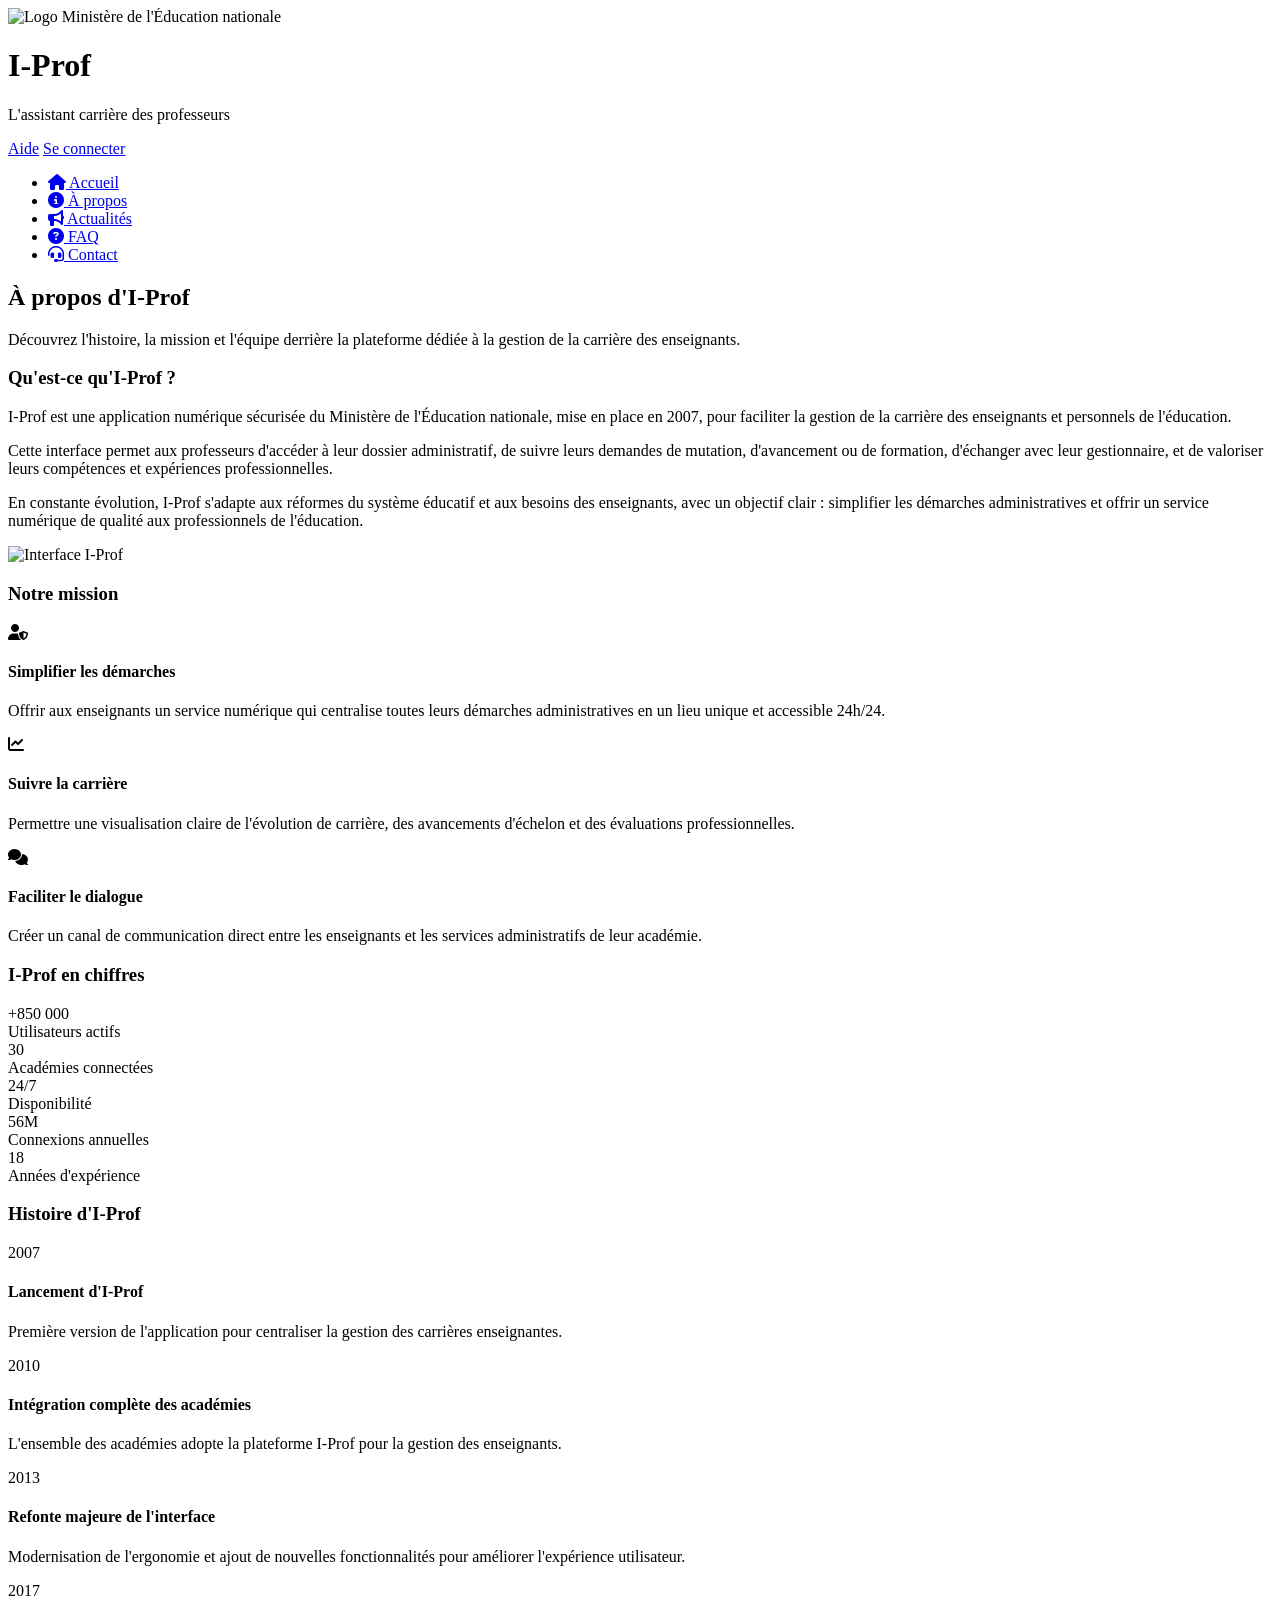
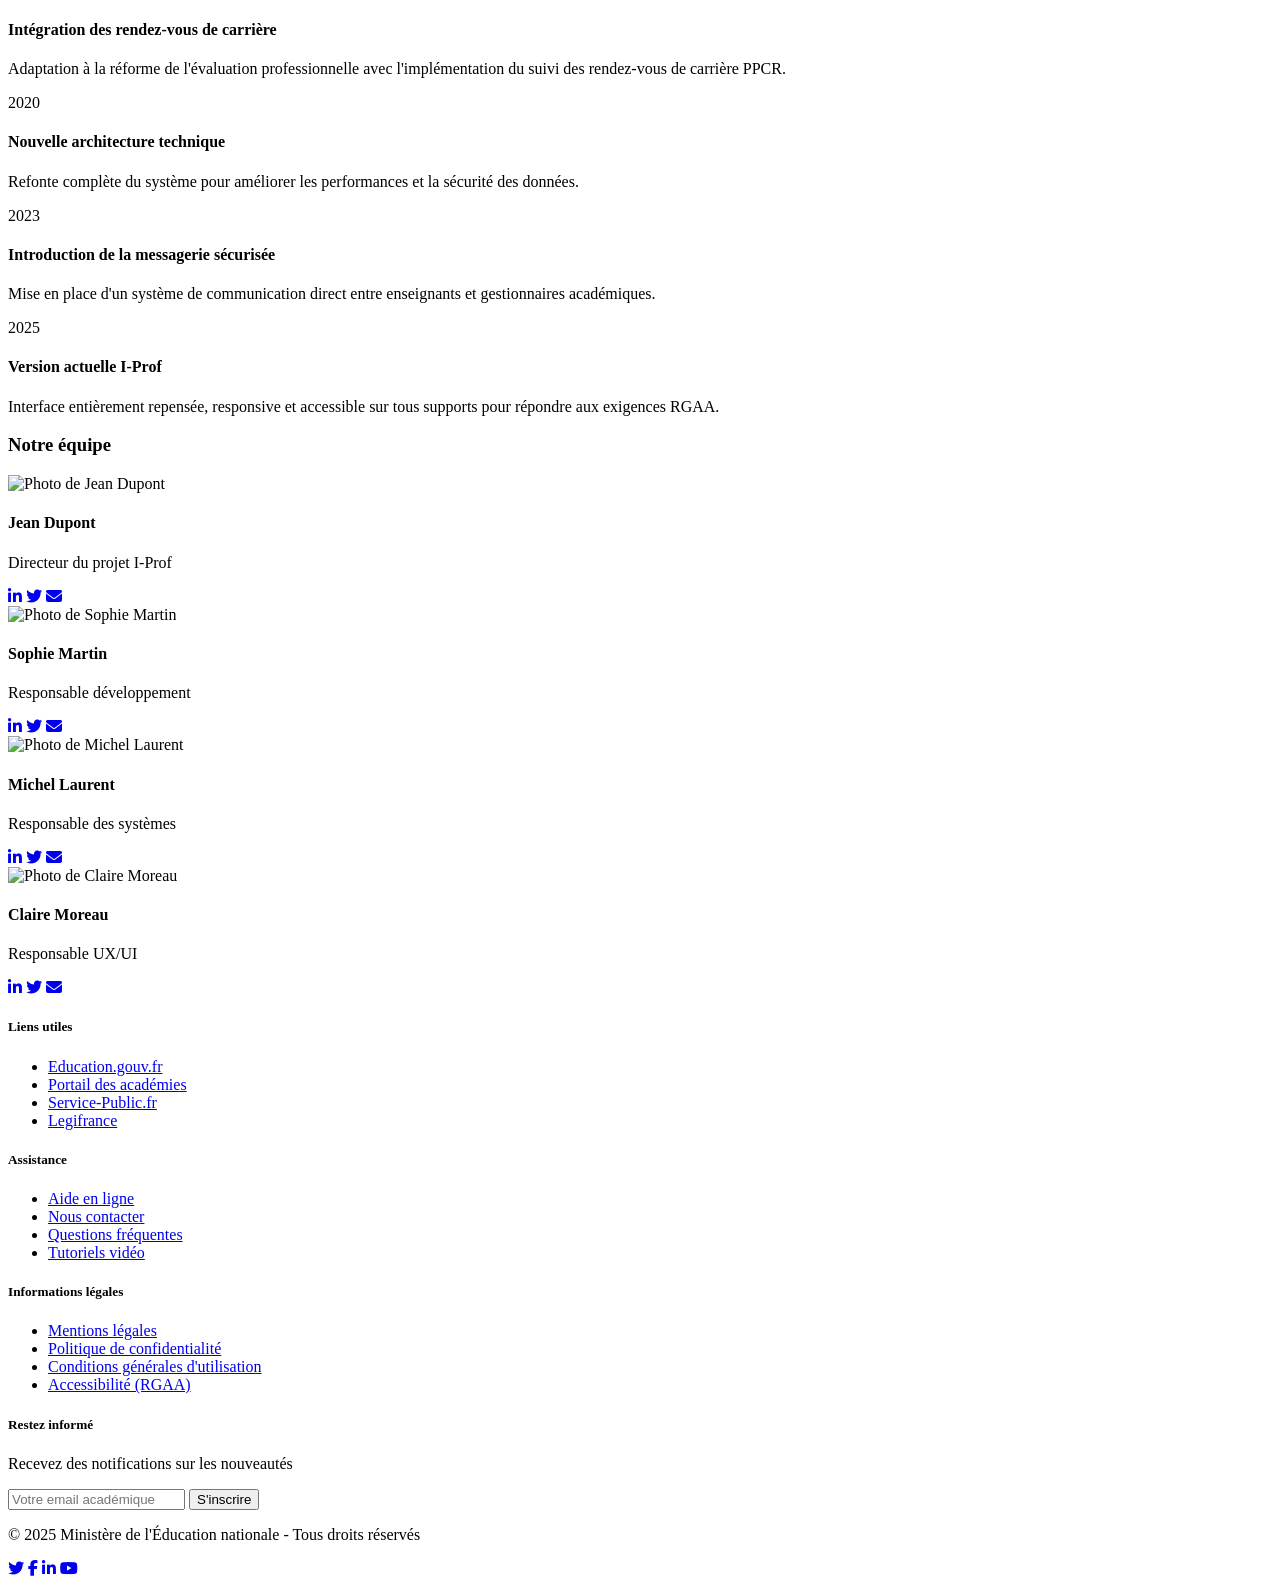
==== about.html @ 0e2a3ba4 "Add files via upload" ====
<!DOCTYPE html>
<html lang="fr">
<head>
    <meta charset="UTF-8">
    <meta name="viewport" content="width=device-width, initial-scale=1.0">
    <title>I-Prof - À propos</title>
    <link rel="preconnect" href="https://fonts.googleapis.com">
    <link rel="preconnect" href="https://fonts.gstatic.com" crossorigin>
    <link href="https://fonts.googleapis.com/css2?family=Marianne:wght@300;400;500;600;700&display=swap" rel="stylesheet">
    <link rel="stylesheet" href="https://cdnjs.cloudflare.com/ajax/libs/font-awesome/6.4.0/css/all.min.css">
    <link rel="stylesheet" href="./css/about.css">
</head>
<body>
    <header>
        <div class="header-top">
            <div class="container">
                <div class="logo-container">
                    <img src="https://external-content.duckduckgo.com/iu/?u=https%3A%2F%2Flogowik.com%2Fcontent%2Fuploads%2Fimages%2Fministere-de-leducation-nationale-et-de-la-jeunesse6395.logowik.com.webp&f=1&nofb=1&ipt=b1ed3ee914e44a2e9529ee1663fffe723475d403a9d250cb40515d42761a9820" alt="Logo Ministère de l'Éducation nationale" class="logo">
                    <div class="site-title">
                        <h1>I-Prof</h1>
                        <p>L'assistant carrière des professeurs</p>
                    </div>
                </div>
                <div class="nav-buttons">
                    <a href="aide.html" class="btn btn-outline btn-help">Aide</a>
                    <a href="#" class="btn btn-primary btn-login">Se connecter</a>
                </div>
            </div>
        </div>
        <nav>
            <div class="container">
                <ul class="main-nav">
                    <li><a href="index.html"><i class="fas fa-home"></i> Accueil</a></li>
                    <li><a href="about.html" class="active"><i class="fas fa-info-circle"></i> À propos</a></li>
                    <li><a href="actualites.html"><i class="fas fa-bullhorn"></i> Actualités</a></li>
                    <li><a href="faq.html"><i class="fas fa-question-circle"></i> FAQ</a></li>
                    <li><a href="contact.html"><i class="fas fa-headset"></i> Contact</a></li>
                </ul>
            </div>
        </nav>
    </header>

    <div class="page-header">
        <div class="container">
            <h2>À propos d'I-Prof</h2>
            <p>Découvrez l'histoire, la mission et l'équipe derrière la plateforme dédiée à la gestion de la carrière des enseignants.</p>
        </div>
    </div>

    <main>
        <div class="container">
            <section class="about-section">
                <h3 class="section-title">Qu'est-ce qu'I-Prof ?</h3>
                <div class="about-content">
                    <div class="about-text">
                        <p>I-Prof est une application numérique sécurisée du Ministère de l'Éducation nationale, mise en place en 2007, pour faciliter la gestion de la carrière des enseignants et personnels de l'éducation.</p>
                        <p>Cette interface permet aux professeurs d'accéder à leur dossier administratif, de suivre leurs demandes de mutation, d'avancement ou de formation, d'échanger avec leur gestionnaire, et de valoriser leurs compétences et expériences professionnelles.</p>
                        <p>En constante évolution, I-Prof s'adapte aux réformes du système éducatif et aux besoins des enseignants, avec un objectif clair : simplifier les démarches administratives et offrir un service numérique de qualité aux professionnels de l'éducation.</p>
                    </div>
                    <div class="about-image">
                        <img src="https://images.unsplash.com/photo-1516321318423-f06f85e504b3?ixlib=rb-4.0.3&auto=format&fit=crop&w=600&q=80" alt="Interface I-Prof">
                    </div>
                </div>
            </section>
        </div>

        <section class="mission-section">
            <div class="container">
                <h3 class="section-title">Notre mission</h3>
                <div class="mission-cards">
                    <div class="mission-card">
                        <div class="mission-icon">
                            <i class="fas fa-user-shield"></i>
                        </div>
                        <h4>Simplifier les démarches</h4>
                        <p>Offrir aux enseignants un service numérique qui centralise toutes leurs démarches administratives en un lieu unique et accessible 24h/24.</p>
                    </div>
                    <div class="mission-card">
                        <div class="mission-icon">
                            <i class="fas fa-chart-line"></i>
                        </div>
                        <h4>Suivre la carrière</h4>
                        <p>Permettre une visualisation claire de l'évolution de carrière, des avancements d'échelon et des évaluations professionnelles.</p>
                    </div>
                    <div class="mission-card">
                        <div class="mission-icon">
                            <i class="fas fa-comments"></i>
                        </div>
                        <h4>Faciliter le dialogue</h4>
                        <p>Créer un canal de communication direct entre les enseignants et les services administratifs de leur académie.</p>
                    </div>
                </div>
            </div>
        </section>

        <div class="container">
            <section class="stats-section">
                <h3 class="section-title">I-Prof en chiffres</h3>
                <div class="stats-container">
                    <div class="stat-item">
                        <div class="stat-number">+850 000</div>
                        <div class="stat-label">Utilisateurs actifs</div>
                    </div>
                    <div class="stat-item">
                        <div class="stat-number">30</div>
                        <div class="stat-label">Académies connectées</div>
                    </div>
                    <div class="stat-item">
                        <div class="stat-number">24/7</div>
                        <div class="stat-label">Disponibilité</div>
                    </div>
                    <div class="stat-item">
                        <div class="stat-number">56M</div>
                        <div class="stat-label">Connexions annuelles</div>
                    </div>
                    <div class="stat-item">
                        <div class="stat-number">18</div>
                        <div class="stat-label">Années d'expérience</div>
                    </div>
                </div>
            </section>

            <section class="timeline-section">
                <h3 class="section-title">Histoire d'I-Prof</h3>
                <div class="timeline">
                    <div class="timeline-item">
                        <div class="timeline-content">
                            <div class="timeline-date">2007</div>
                            <h4 class="timeline-title">Lancement d'I-Prof</h4>
                            <p class="timeline-text">Première version de l'application pour centraliser la gestion des carrières enseignantes.</p>
                        </div>
                    </div>
                    <div class="timeline-item">
                        <div class="timeline-content">
                            <div class="timeline-date">2010</div>
                            <h4 class="timeline-title">Intégration complète des académies</h4>
                            <p class="timeline-text">L'ensemble des académies adopte la plateforme I-Prof pour la gestion des enseignants.</p>
                        </div>
                    </div>
                    <div class="timeline-item">
                        <div class="timeline-content">
                            <div class="timeline-date">2013</div>
                            <h4 class="timeline-title">Refonte majeure de l'interface</h4>
                            <p class="timeline-text">Modernisation de l'ergonomie et ajout de nouvelles fonctionnalités pour améliorer l'expérience utilisateur.</p>
                        </div>
                    </div>
                    <div class="timeline-item">
                        <div class="timeline-content">
                            <div class="timeline-date">2017</div>
                            <h4 class="timeline-title">Intégration des rendez-vous de carrière</h4>
                            <p class="timeline-text">Adaptation à la réforme de l'évaluation professionnelle avec l'implémentation du suivi des rendez-vous de carrière PPCR.</p>
                        </div>
                    </div>
                    <div class="timeline-item">
                        <div class="timeline-content">
                            <div class="timeline-date">2020</div>
                            <h4 class="timeline-title">Nouvelle architecture technique</h4>
                            <p class="timeline-text">Refonte complète du système pour améliorer les performances et la sécurité des données.</p>
                        </div>
                    </div>
                    <div class="timeline-item">
                        <div class="timeline-content">
                            <div class="timeline-date">2023</div>
                            <h4 class="timeline-title">Introduction de la messagerie sécurisée</h4>
                            <p class="timeline-text">Mise en place d'un système de communication direct entre enseignants et gestionnaires académiques.</p>
                        </div>
                    </div>
                    <div class="timeline-item">
                        <div class="timeline-content">
                            <div class="timeline-date">2025</div>
                            <h4 class="timeline-title">Version actuelle I-Prof</h4>
                            <p class="timeline-text">Interface entièrement repensée, responsive et accessible sur tous supports pour répondre aux exigences RGAA.</p>
                        </div>
                    </div>
                </div>
            </section>

            <section class="team-section">
                <h3 class="section-title">Notre équipe</h3>
                <div class="team-grid">
                    <div class="team-member">
                        <div class="member-image">
                            <img src="https://randomuser.me/api/portraits/men/32.jpg" alt="Photo de Jean Dupont">
                        </div>
                        <div class="member-info">
                            <h4>Jean Dupont</h4>
                            <p>Directeur du projet I-Prof</p>
                            <div class="member-social">
                                <a href="#"><i class="fab fa-linkedin-in"></i></a>
                                <a href="#"><i class="fab fa-twitter"></i></a>
                                <a href="#"><i class="fas fa-envelope"></i></a>
                            </div>
                        </div>
                    </div>
                    <div class="team-member">
                        <div class="member-image">
                            <img src="https://randomuser.me/api/portraits/women/44.jpg" alt="Photo de Sophie Martin">
                        </div>
                        <div class="member-info">
                            <h4>Sophie Martin</h4>
                            <p>Responsable développement</p>
                            <div class="member-social">
                                <a href="#"><i class="fab fa-linkedin-in"></i></a>
                                <a href="#"><i class="fab fa-twitter"></i></a>
                                <a href="#"><i class="fas fa-envelope"></i></a>
                            </div>
                        </div>
                    </div>
                    <div class="team-member">
                        <div class="member-image">
                            <img src="https://randomuser.me/api/portraits/men/45.jpg" alt="Photo de Michel Laurent">
                        </div>
                        <div class="member-info">
                            <h4>Michel Laurent</h4>
                            <p>Responsable des systèmes</p>
                            <div class="member-social">
                                <a href="#"><i class="fab fa-linkedin-in"></i></a>
                                <a href="#"><i class="fab fa-twitter"></i></a>
                                <a href="#"><i class="fas fa-envelope"></i></a>
                            </div>
                        </div>
                    </div>
                    <div class="team-member">
                        <div class="member-image">
                            <img src="https://randomuser.me/api/portraits/women/28.jpg" alt="Photo de Claire Moreau">
                        </div>
                        <div class="member-info">
                            <h4>Claire Moreau</h4>
                            <p>Responsable UX/UI</p>
                            <div class="member-social">
                                <a href="#"><i class="fab fa-linkedin-in"></i></a>
                                <a href="#"><i class="fab fa-twitter"></i></a>
                                <a href="#"><i class="fas fa-envelope"></i></a>
                            </div>
                        </div>
                    </div>
                </div>
            </section>
        </div>
    </main>

    <footer>
        <div class="container">
            <div class="footer-content">
                <div class="footer-col">
                    <h5>Liens utiles</h5>
                    <ul>
                        <li><a href="https://www.education.gouv.fr/">Education.gouv.fr</a></li>
                        <li><a href="#">Portail des académies</a></li>
                        <li><a href="https://www.service-public.fr/">Service-Public.fr</a></li>
                        <li><a href="https://www.legifrance.gouv.fr/">Legifrance</a></li>
                    </ul>
                </div>
                <div class="footer-col">
                    <h5>Assistance</h5>
                    <ul>
                        <li><a href="aide.html">Aide en ligne</a></li>
                        <li><a href="contact.html">Nous contacter</a></li>
                        <li><a href="faq.html">Questions fréquentes</a></li>
                        <li><a href="#">Tutoriels vidéo</a></li>
                    </ul>
                </div>
                <div class="footer-col">
                    <h5>Informations légales</h5>
                    <ul>
                        <li><a href="#">Mentions légales</a></li>
                        <li><a href="#">Politique de confidentialité</a></li>
                        <li><a href="#">Conditions générales d'utilisation</a></li>
                        <li><a href="#">Accessibilité (RGAA)</a></li>
                    </ul>
                </div>
                <div class="footer-col">
                    <h5>Restez informé</h5>
                    <p>Recevez des notifications sur les nouveautés</p>
                    <form class="newsletter-form">
                        <input type="email" placeholder="Votre email académique">
                        <button type="submit" class="btn btn-primary">S'inscrire</button>
                    </form>
                </div>
            </div>
            <div class="footer-bottom">
                <p>© 2025 Ministère de l'Éducation nationale - Tous droits réservés</p>
                <div class="footer-social">
                    <a href="#"><i class="fab fa-twitter"></i></a>
                    <a href="#"><i class="fab fa-facebook-f"></i></a>
                    <a href="#"><i class="fab fa-linkedin-in"></i></a>
                    <a href="#"><i class="fab fa-youtube"></i></a>
                </div>
            </div>
        </div>
    </footer>

<script src="./js/about.js"></script>
</body>
</html>
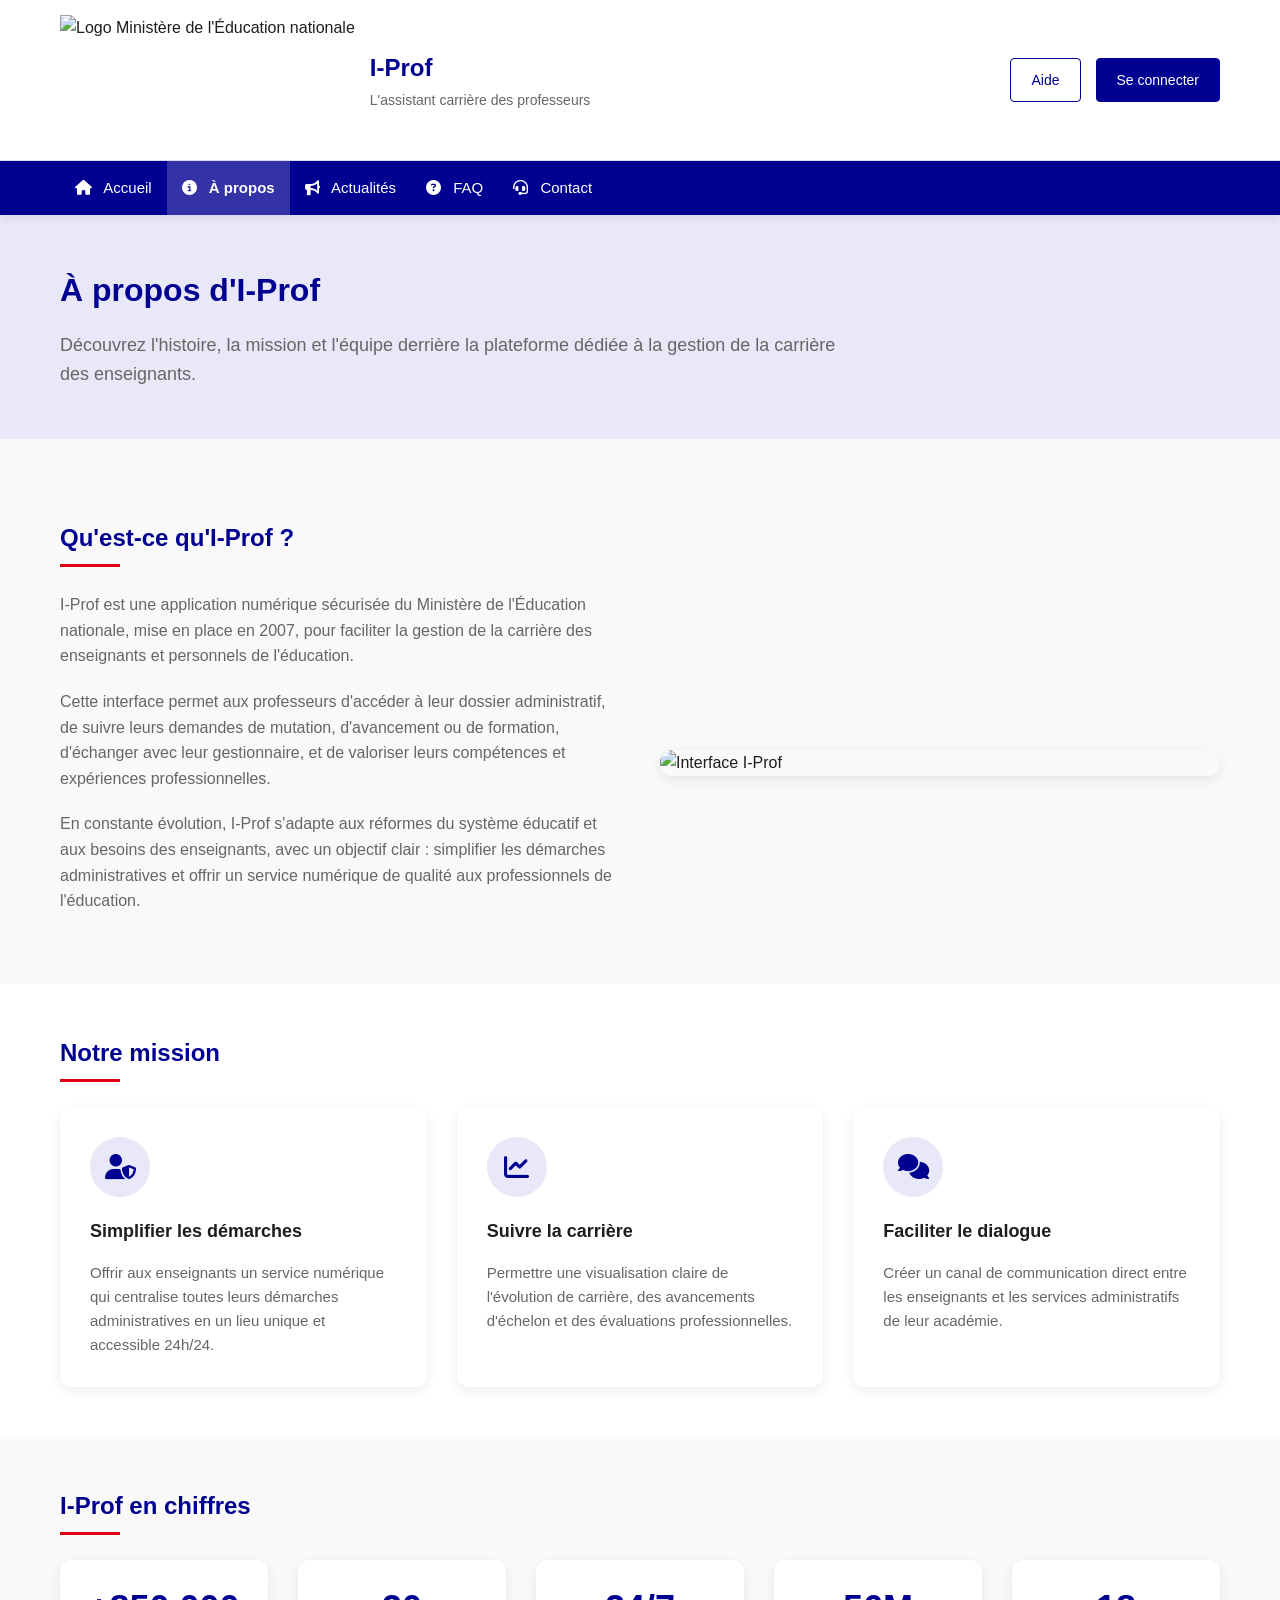
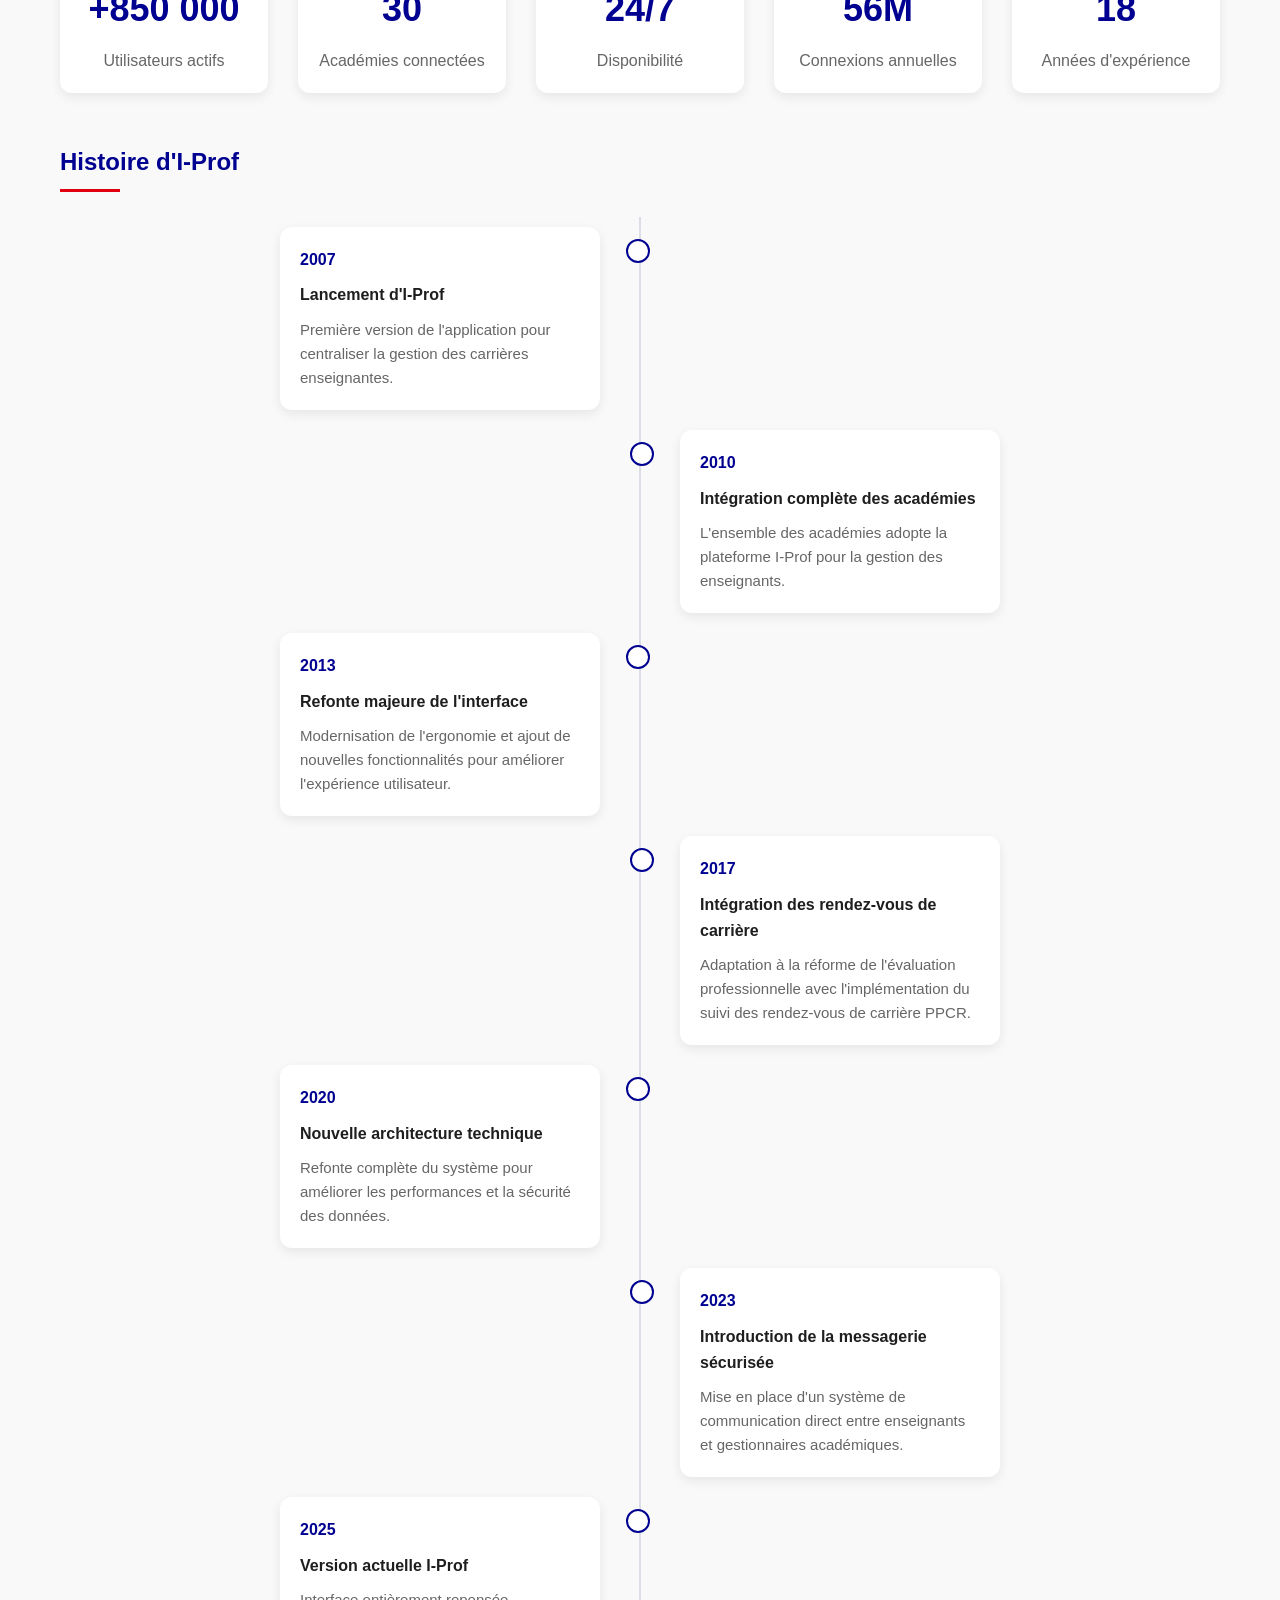
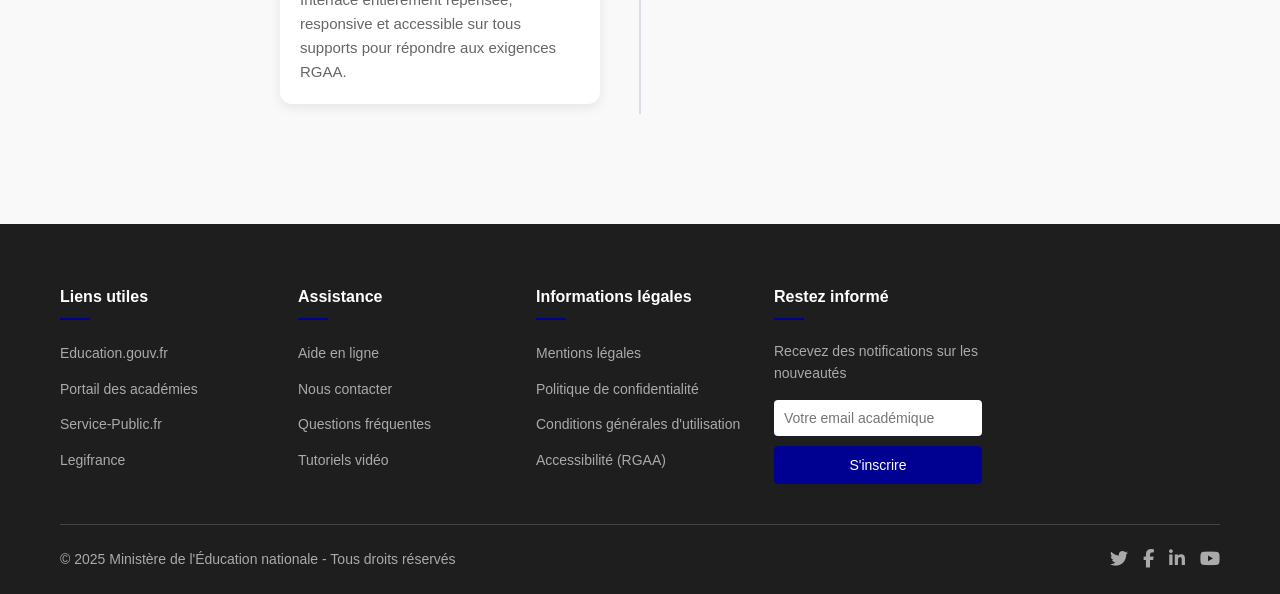
==== commit b5582686: "Update about.html" ====
--- a/about.html
+++ b/about.html
@@ -174,68 +174,6 @@
                     </div>
                 </div>
             </section>
-
-            <section class="team-section">
-                <h3 class="section-title">Notre équipe</h3>
-                <div class="team-grid">
-                    <div class="team-member">
-                        <div class="member-image">
-                            <img src="https://randomuser.me/api/portraits/men/32.jpg" alt="Photo de Jean Dupont">
-                        </div>
-                        <div class="member-info">
-                            <h4>Jean Dupont</h4>
-                            <p>Directeur du projet I-Prof</p>
-                            <div class="member-social">
-                                <a href="#"><i class="fab fa-linkedin-in"></i></a>
-                                <a href="#"><i class="fab fa-twitter"></i></a>
-                                <a href="#"><i class="fas fa-envelope"></i></a>
-                            </div>
-                        </div>
-                    </div>
-                    <div class="team-member">
-                        <div class="member-image">
-                            <img src="https://randomuser.me/api/portraits/women/44.jpg" alt="Photo de Sophie Martin">
-                        </div>
-                        <div class="member-info">
-                            <h4>Sophie Martin</h4>
-                            <p>Responsable développement</p>
-                            <div class="member-social">
-                                <a href="#"><i class="fab fa-linkedin-in"></i></a>
-                                <a href="#"><i class="fab fa-twitter"></i></a>
-                                <a href="#"><i class="fas fa-envelope"></i></a>
-                            </div>
-                        </div>
-                    </div>
-                    <div class="team-member">
-                        <div class="member-image">
-                            <img src="https://randomuser.me/api/portraits/men/45.jpg" alt="Photo de Michel Laurent">
-                        </div>
-                        <div class="member-info">
-                            <h4>Michel Laurent</h4>
-                            <p>Responsable des systèmes</p>
-                            <div class="member-social">
-                                <a href="#"><i class="fab fa-linkedin-in"></i></a>
-                                <a href="#"><i class="fab fa-twitter"></i></a>
-                                <a href="#"><i class="fas fa-envelope"></i></a>
-                            </div>
-                        </div>
-                    </div>
-                    <div class="team-member">
-                        <div class="member-image">
-                            <img src="https://randomuser.me/api/portraits/women/28.jpg" alt="Photo de Claire Moreau">
-                        </div>
-                        <div class="member-info">
-                            <h4>Claire Moreau</h4>
-                            <p>Responsable UX/UI</p>
-                            <div class="member-social">
-                                <a href="#"><i class="fab fa-linkedin-in"></i></a>
-                                <a href="#"><i class="fab fa-twitter"></i></a>
-                                <a href="#"><i class="fas fa-envelope"></i></a>
-                            </div>
-                        </div>
-                    </div>
-                </div>
-            </section>
         </div>
     </main>
 
@@ -292,4 +230,4 @@
 
 <script src="./js/about.js"></script>
 </body>
-</html>+</html>
--- a/css/about.css
+++ b/css/about.css
@@ -0,0 +1,790 @@
+:root {
+            --blue-france: #000091;
+            --blue-france-hover: #1414a0;
+            --blue-france-light: #e8e8f8;
+            --red-france: #E1000F;
+            --white: #FFFFFF;
+            --light-gray: #F5F5FE;
+            --dark-gray: #1E1E1E;
+            --medium-gray: #666666;
+            --light-medium-gray: #8a8a8a;
+            --border-color: #DDDDE5;
+            --primary-font: 'Marianne', 'Arial', sans-serif;
+            --success-green: #1aa361;
+            --warning-orange: #e28813;
+            --box-shadow: 0 4px 12px rgba(0, 0, 0, 0.08);
+            --transition: all 0.3s ease;
+        }
+
+        * {
+            margin: 0;
+            padding: 0;
+            box-sizing: border-box;
+        }
+
+        body {
+            font-family: var(--primary-font);
+            color: var(--dark-gray);
+            line-height: 1.6;
+            background-color: #f9f9f9;
+            overflow-x: hidden;
+        }
+
+        a {
+            text-decoration: none;
+            color: var(--blue-france);
+            transition: var(--transition);
+        }
+
+        ul {
+            list-style: none;
+        }
+
+        .container {
+            max-width: 1200px;
+            margin: 0 auto;
+            padding: 0 20px;
+        }
+
+        .btn {
+            display: inline-block;
+            padding: 10px 20px;
+            border-radius: 4px;
+            font-weight: 500;
+            transition: var(--transition);
+            font-size: 14px;
+            border: none;
+            cursor: pointer;
+            text-align: center;
+        }
+
+        .btn-sm {
+            padding: 6px 12px;
+            font-size: 13px;
+        }
+
+        .btn-primary {
+            background-color: var(--blue-france);
+            color: var(--white);
+            border: 1px solid var(--blue-france);
+        }
+
+        .btn-primary:hover {
+            background-color: var(--blue-france-hover);
+        }
+
+        .btn-outline {
+            background-color: transparent;
+            color: var(--blue-france);
+            border: 1px solid var(--blue-france);
+        }
+
+        .btn-outline:hover {
+            background-color: var(--blue-france-light);
+        }
+
+        /* Header */
+        header {
+            background-color: var(--white);
+            box-shadow: 0 2px 10px rgba(0, 0, 0, 0.1);
+            position: relative;
+            z-index: 10;
+        }
+
+        .header-top {
+            padding: 15px 0;
+            border-bottom: 1px solid var(--border-color);
+        }
+
+        .header-top .container {
+            display: flex;
+            justify-content: space-between;
+            align-items: center;
+        }
+
+        .logo-container {
+            display: flex;
+            align-items: center;
+        }
+
+        .logo {
+            height: 130px;
+            margin-right: 15px;
+        }
+
+        .site-title h1 {
+            font-size: 24px;
+            color: var(--blue-france);
+            margin-bottom: 2px;
+            font-weight: 700;
+        }
+
+        .site-title p {
+            font-size: 14px;
+            color: var(--medium-gray);
+        }
+
+        .nav-buttons {
+            display: flex;
+            gap: 15px;
+        }
+
+        /* Main navigation */
+        nav {
+            padding: 0;
+            background-color: var(--blue-france);
+        }
+
+        .main-nav {
+            display: flex;
+            list-style: none;
+        }
+
+        .main-nav li a {
+            color: var(--white);
+            text-decoration: none;
+            padding: 15px;
+            display: block;
+            transition: var(--transition);
+            font-size: 15px;
+            font-weight: 500;
+        }
+
+        .main-nav li a:hover {
+            background-color: rgba(255, 255, 255, 0.1);
+        }
+
+        .main-nav li a.active {
+            background-color: rgba(255, 255, 255, 0.2);
+            font-weight: 600;
+        }
+
+        .main-nav li a i {
+            margin-right: 8px;
+        }
+
+        /* Main content */
+        main {
+            padding: 40px 0 60px;
+        }
+
+        /* Page header */
+        .page-header {
+            background-color: var(--blue-france-light);
+            padding: 50px 0;
+            margin-bottom: 40px;
+        }
+
+        .page-header h2 {
+            font-size: 32px;
+            margin-bottom: 15px;
+            color: var(--blue-france);
+        }
+
+        .page-header p {
+            font-size: 18px;
+            color: var(--medium-gray);
+            max-width: 800px;
+        }
+
+        /* Section title */
+        .section-title {
+            font-size: 24px;
+            margin-bottom: 25px;
+            color: var(--blue-france);
+            position: relative;
+            padding-bottom: 10px;
+            font-weight: 600;
+        }
+
+        .section-title:after {
+            content: '';
+            position: absolute;
+            bottom: 0;
+            left: 0;
+            width: 60px;
+            height: 3px;
+            background-color: var(--red-france);
+        }
+
+        /* About page specific styles */
+        .about-section {
+            margin-bottom: 50px;
+        }
+
+        .about-content {
+            display: grid;
+            grid-template-columns: 1fr 1fr;
+            gap: 40px;
+            align-items: center;
+        }
+
+        .about-text p {
+            margin-bottom: 20px;
+            font-size: 16px;
+            color: var(--medium-gray);
+        }
+
+        .about-image {
+            border-radius: 12px;
+            overflow: hidden;
+            box-shadow: var(--box-shadow);
+        }
+
+        .about-image img {
+            width: 100%;
+            height: auto;
+            display: block;
+        }
+
+        .mission-section {
+            background-color: var(--white);
+            padding: 50px 0;
+            margin-bottom: 50px;
+        }
+
+        .mission-cards {
+            display: grid;
+            grid-template-columns: repeat(auto-fill, minmax(280px, 1fr));
+            gap: 30px;
+        }
+
+        .mission-card {
+            background-color: var(--white);
+            border-radius: 12px;
+            box-shadow: var(--box-shadow);
+            padding: 30px;
+            transition: var(--transition);
+        }
+
+        .mission-card:hover {
+            transform: translateY(-5px);
+            box-shadow: 0 10px 20px rgba(0, 0, 0, 0.1);
+        }
+
+        .mission-icon {
+            width: 60px;
+            height: 60px;
+            background-color: var(--blue-france-light);
+            border-radius: 50%;
+            display: flex;
+            align-items: center;
+            justify-content: center;
+            margin-bottom: 20px;
+        }
+
+        .mission-icon i {
+            font-size: 25px;
+            color: var(--blue-france);
+        }
+
+        .mission-card h4 {
+            font-size: 18px;
+            margin-bottom: 15px;
+            color: var(--dark-gray);
+        }
+
+        .mission-card p {
+            font-size: 15px;
+            color: var(--medium-gray);
+        }
+
+        .stats-section {
+            margin-bottom: 50px;
+        }
+
+        .stats-container {
+            display: grid;
+            grid-template-columns: repeat(auto-fill, minmax(200px, 1fr));
+            gap: 30px;
+        }
+
+        .stat-item {
+            text-align: center;
+            padding: 20px;
+            background-color: var(--white);
+            border-radius: 12px;
+            box-shadow: var(--box-shadow);
+        }
+
+        .stat-number {
+            font-size: 36px;
+            font-weight: 700;
+            color: var(--blue-france);
+            margin-bottom: 10px;
+        }
+
+        .stat-label {
+            font-size: 16px;
+            color: var(--medium-gray);
+        }
+
+        .team-section {
+            margin-bottom: 50px;
+        }
+
+        .team-grid {
+            display: grid;
+            grid-template-columns: repeat(auto-fill, minmax(250px, 1fr));
+            gap: 30px;
+        }
+
+        .team-member {
+            background-color: var(--white);
+            border-radius: 12px;
+            overflow: hidden;
+            box-shadow: var(--box-shadow);
+            transition: var(--transition);
+        }
+
+        .team-member:hover {
+            transform: translateY(-5px);
+            box-shadow: 0 10px 20px rgba(0, 0, 0, 0.1);
+        }
+
+        .member-image {
+            height: 200px;
+            overflow: hidden;
+        }
+
+        .member-image img {
+            width: 100%;
+            height: 100%;
+            object-fit: cover;
+        }
+
+        .member-info {
+            padding: 20px;
+            text-align: center;
+        }
+
+        .member-info h4 {
+            font-size: 18px;
+            margin-bottom: 5px;
+            color: var(--dark-gray);
+        }
+
+        .member-info p {
+            font-size: 14px;
+            color: var(--medium-gray);
+            margin-bottom: 15px;
+        }
+
+        .member-social {
+            display: flex;
+            justify-content: center;
+            gap: 10px;
+        }
+
+        .member-social a {
+            width: 30px;
+            height: 30px;
+            border-radius: 50%;
+            background-color: var(--blue-france-light);
+            color: var(--blue-france);
+            display: flex;
+            align-items: center;
+            justify-content: center;
+            transition: var(--transition);
+        }
+
+        .member-social a:hover {
+            background-color: var(--blue-france);
+            color: var(--white);
+        }
+
+        .timeline-section {
+            margin-bottom: 50px;
+        }
+
+        .timeline {
+            position: relative;
+            max-width: 800px;
+            margin: 0 auto;
+        }
+
+        .timeline::after {
+            content: '';
+            position: absolute;
+            width: 2px;
+            background-color: var(--border-color);
+            top: 0;
+            bottom: 0;
+            left: 50%;
+            margin-left: -1px;
+        }
+
+        .timeline-item {
+            padding: 10px 40px;
+            position: relative;
+            width: 50%;
+            box-sizing: border-box;
+        }
+
+        .timeline-item:nth-child(odd) {
+            left: 0;
+        }
+
+        .timeline-item:nth-child(even) {
+            left: 50%;
+        }
+
+        .timeline-item::after {
+            content: '';
+            position: absolute;
+            width: 20px;
+            height: 20px;
+            right: -10px;
+            background-color: var(--white);
+            border: 2px solid var(--blue-france);
+            top: 22px;
+            border-radius: 50%;
+            z-index: 1;
+        }
+
+        .timeline-item:nth-child(even)::after {
+            left: -10px;
+        }
+
+        .timeline-content {
+            padding: 20px;
+            background-color: var(--white);
+            position: relative;
+            border-radius: 12px;
+            box-shadow: var(--box-shadow);
+        }
+
+        .timeline-date {
+            font-weight: 600;
+            color: var(--blue-france);
+            margin-bottom: 10px;
+        }
+
+        .timeline-title {
+            margin-bottom: 10px;
+            color: var(--dark-gray);
+        }
+
+        .timeline-text {
+            color: var(--medium-gray);
+            font-size: 15px;
+        }
+
+        /* Footer */
+        footer {
+            background-color: var(--dark-gray);
+            color: var(--white);
+            padding: 60px 0 20px;
+        }
+
+        .footer-content {
+            display: grid;
+            grid-template-columns: repeat(auto-fill, minmax(200px, 1fr));
+            gap: 30px;
+            margin-bottom: 40px;
+        }
+
+        .footer-col h5 {
+            font-size: 16px;
+            margin-bottom: 20px;
+            color: var(--white);
+            position: relative;
+            padding-bottom: 10px;
+        }
+
+        .footer-col h5:after {
+            content: '';
+            position: absolute;
+            bottom: 0;
+            left: 0;
+            width: 30px;
+            height: 2px;
+            background-color: var(--blue-france);
+        }
+
+        .footer-col ul li {
+            margin-bottom: 10px;
+        }
+
+        .footer-col ul li a {
+            color: #aaa;
+            text-decoration: none;
+            font-size: 14px;
+            transition: var(--transition);
+        }
+
+        .footer-col ul li a:hover {
+            color: var(--white);
+        }
+
+        .footer-col p {
+            color: #aaa;
+            font-size: 14px;
+            margin-bottom: 15px;
+        }
+
+        .newsletter-form {
+            display: flex;
+            flex-direction: column;
+            gap: 10px;
+        }
+
+        .newsletter-form input {
+            padding: 10px;
+            border-radius: 4px;
+            border: none;
+            font-size: 14px;
+        }
+
+        .footer-bottom {
+            display: flex;
+            justify-content: space-between;
+            align-items: center;
+            padding-top: 20px;
+            border-top: 1px solid #444;
+        }
+
+        .footer-logo img {
+            height: 40px;
+        }
+
+        .footer-bottom p {
+            font-size: 14px;
+            color: #aaa;
+        }
+
+        .footer-social {
+            display: flex;
+            gap: 15px;
+        }
+
+        .footer-social a {
+            color: #aaa;
+            font-size: 18px;
+            transition: var(--transition);
+        }
+
+        .footer-social a:hover {
+            color: var(--white);
+        }
+
+        /* Login Modal */
+        .login-modal {
+            position: fixed;
+            top: 0;
+            left: 0;
+            width: 100%;
+            height: 100%;
+            background-color: rgba(0, 0, 0, 0.5);
+            display: flex;
+            justify-content: center;
+            align-items: center;
+            z-index: 1000;
+        }
+
+        .modal-content {
+            background-color: var(--white);
+            padding: 30px;
+            border-radius: 12px;
+            width: 100%;
+            max-width: 450px;
+            position: relative;
+            box-shadow: 0 10px 25px rgba(0, 0, 0, 0.2);
+        }
+
+        .close-btn {
+            position: absolute;
+            top: 15px;
+            right: 15px;
+            font-size: 24px;
+            cursor: pointer;
+            color: var(--medium-gray);
+            transition: var(--transition);
+        }
+
+        .close-btn:hover {
+            color: var(--dark-gray);
+        }
+
+        .login-options {
+            margin: 20px 0;
+        }
+
+        .franceconnect-btn {
+            display: flex;
+            align-items: center;
+            justify-content: center;
+            width: 100%;
+            padding: 12px;
+            background-color: var(--white);
+            border: 1px solid var(--border-color);
+            border-radius: 4px;
+            cursor: pointer;
+            transition: var(--transition);
+            font-size: 15px;
+            font-weight: 500;
+        }
+
+        .franceconnect-btn:hover {
+            background-color: var(--light-gray);
+        }
+
+        .franceconnect-btn img {
+            height: 50px;
+            margin-right: 10px;
+        }
+
+        .separator {
+            text-align: center;
+            margin: 20px 0;
+            color: var(--medium-gray);
+            position: relative;
+        }
+
+        .separator:before, .separator:after {
+            content: "";
+            position: absolute;
+            top: 50%;
+            width: 45%;
+            height: 1px;
+            background-color: var(--border-color);
+        }
+
+        .separator:before {
+            left: 0;
+        }
+
+        .separator:after {
+            right: 0;
+        }
+
+        .form-group {
+            margin-bottom: 20px;
+        }
+
+        .form-group label {
+            display: block;
+            margin-bottom: 8px;
+            font-weight: 500;
+            font-size: 14px;
+        }
+
+        .form-group input {
+            width: 100%;
+            padding: 12px 15px;
+            border: 1px solid var(--border-color);
+            border-radius: 4px;
+            font-size: 15px;
+            transition: var(--transition);
+        }
+
+        .form-group input:focus {
+            border-color: var(--blue-france);
+            outline: none;
+            box-shadow: 0 0 0 2px rgba(0, 0, 145, 0.1);
+        }
+
+        .form-actions {
+            margin-top: 30px;
+        }
+
+        .form-actions .btn {
+            width: 100%;
+            padding: 12px;
+            font-size: 16px;
+        }
+
+        .form-links {
+            margin-top: 20px;
+            text-align: center;
+        }
+
+        .form-links a {
+            color: var(--blue-france);
+            text-decoration: none;
+            font-size: 14px;
+        }
+
+        .form-links a:hover {
+            text-decoration: underline;
+        }
+
+
+        /* Responsive adjustments */
+        @media screen and (max-width: 992px) {
+            .about-content {
+                grid-template-columns: 1fr;
+            }
+            
+            .timeline::after {
+                left: 31px;
+            }
+            
+            .timeline-item {
+                width: 100%;
+                padding-left: 70px;
+                padding-right: 25px;
+            }
+            
+            .timeline-item:nth-child(even) {
+                left: 0;
+            }
+            
+            .timeline-item::after {
+                left: 21px;
+                right: auto;
+            }
+            
+            .timeline-item:nth-child(even)::after {
+                left: 21px;
+            }
+        }
+
+        @media screen and (max-width: 768px) {
+            .main-nav {
+                flex-wrap: wrap;
+            }
+            
+            .main-nav li {
+                flex: 1 0 33.33%;
+            }
+            
+            .page-header {
+                padding: 30px 0;
+            }
+            
+            .page-header h2 {
+                font-size: 28px;
+            }
+            
+            .page-header p {
+                font-size: 16px;
+            }
+        }
+
+        @media screen and (max-width: 576px) {
+            .header-top .container {
+                flex-direction: column;
+                gap: 15px;
+            }
+            
+            .main-nav li {
+                flex: 1 0 50%;
+            }
+            
+            .mission-cards,
+            .stats-container,
+            .team-grid {
+                grid-template-columns: 1fr;
+            }
+            
+            .footer-content {
+                grid-template-columns: 1fr;
+            }
+            
+            .footer-bottom {
+                flex-direction: column;
+                gap: 15px;
+                text-align: center;
+            }
+        }
